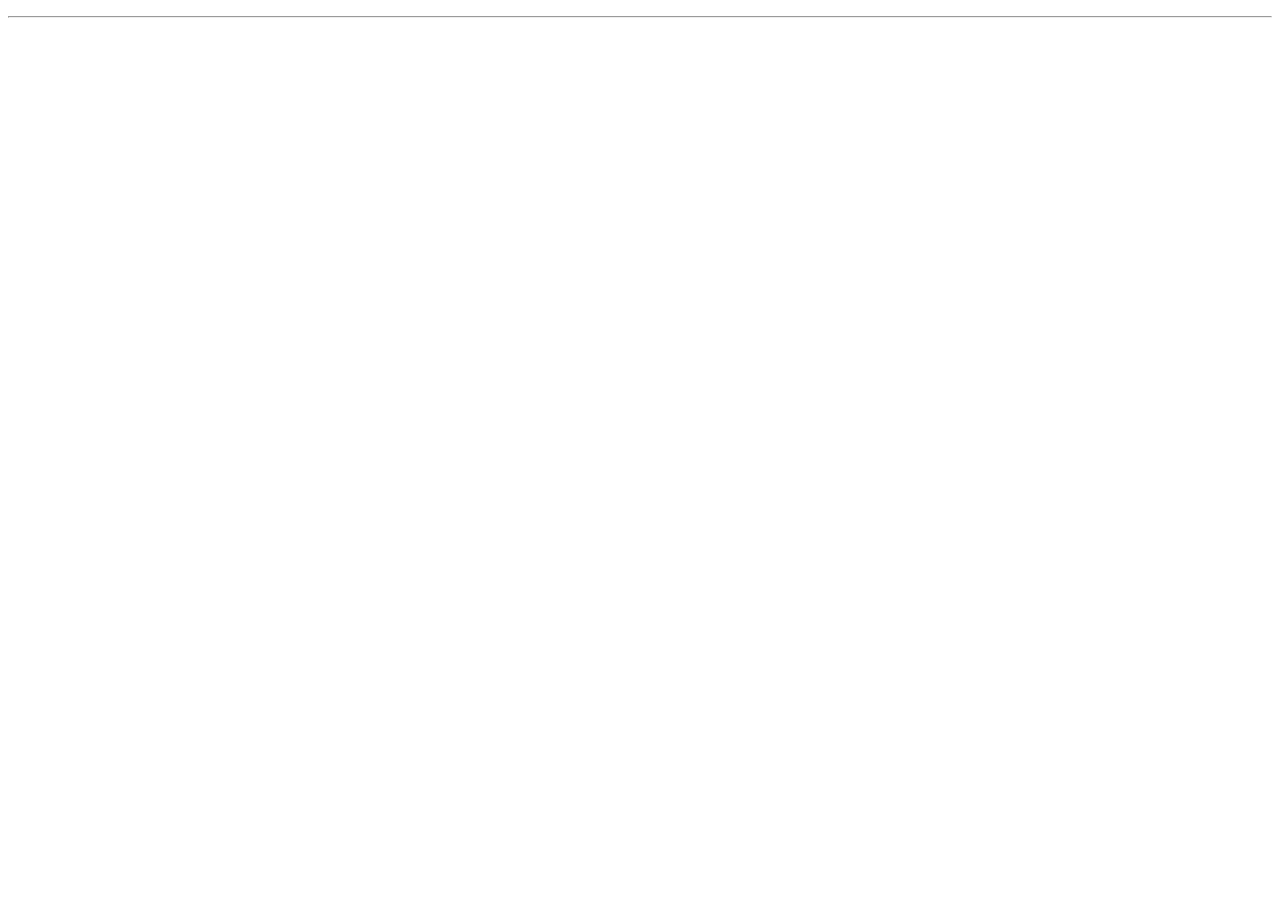
==== public/index.html @ 63724f07 "update" ====
<!DOCTYPE html>
<html lang="ja">
  <head>
	<meta name="generator" content="Hugo 0.123.7">
    <meta charset="utf-8">
    <meta name="viewport" content="width=device-width, initial-scale=1">
    <title>Daiki Tsutsumi | Daiki Tsutsumi</title>
    <link rel="stylesheet" href="/css/style.css" />
    <link rel="stylesheet" href="/css/fonts.css" />
    
  </head>

  <body>
    <nav>
    <ul class="menu">
      
    </ul>
    <hr/>
    </nav>






<ul>
  
  
  
</ul>

  <footer>
  
  
  </footer>
  </body>
</html>
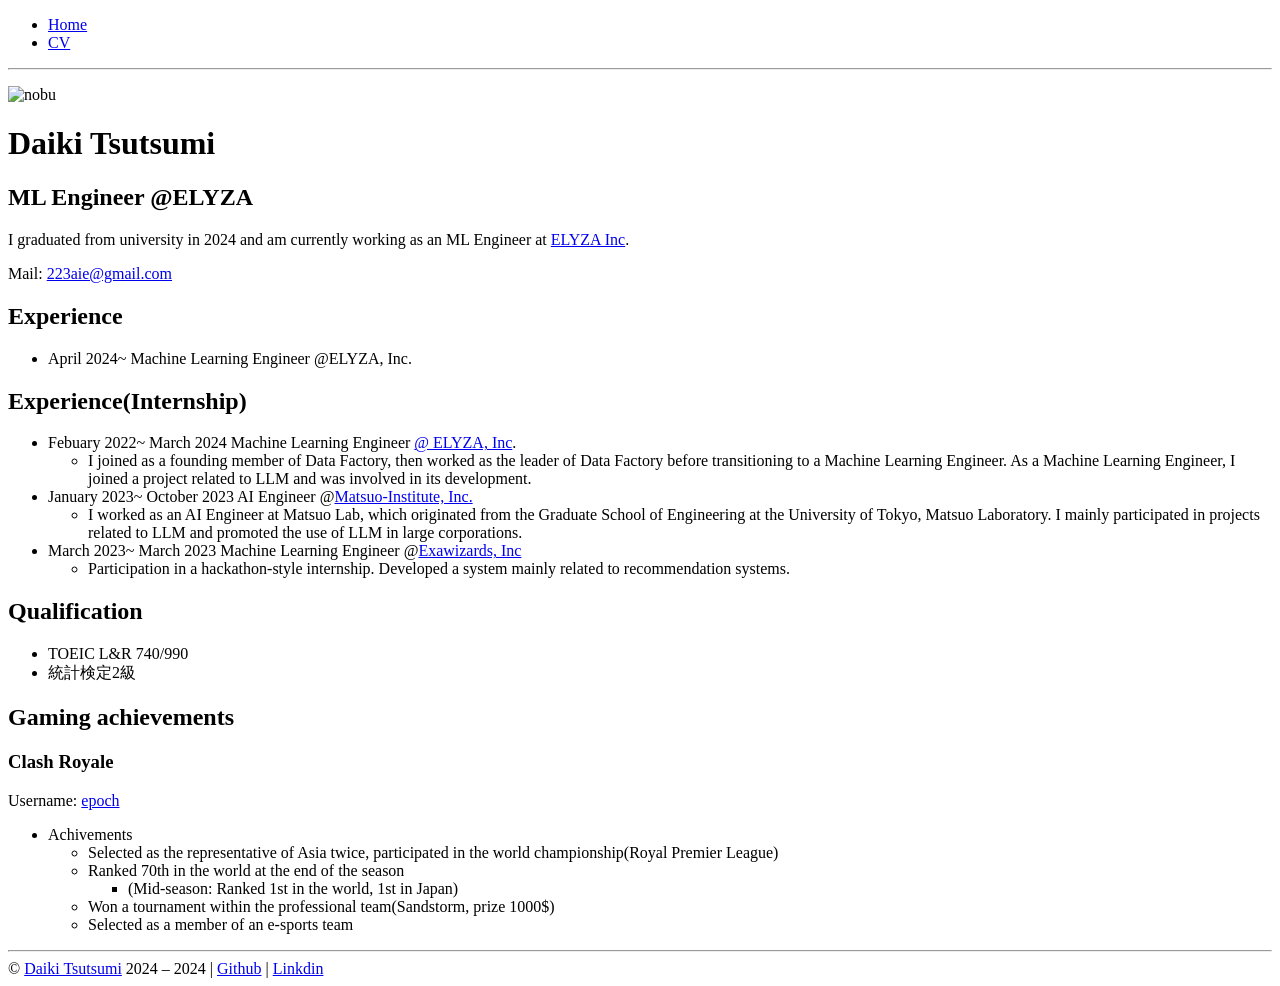
==== commit fc79d54d: "update" ====
--- a/public/index.html
+++ b/public/index.html
@@ -1,10 +1,10 @@
 <!DOCTYPE html>
 <html lang="ja">
   <head>
-	<meta name="generator" content="Hugo 0.123.7">
+	<meta name="generator" content="Hugo 0.123.7"><script src="/livereload.js?mindelay=10&amp;v=2&amp;port=1313&amp;path=livereload" data-no-instant defer></script>
     <meta charset="utf-8">
     <meta name="viewport" content="width=device-width, initial-scale=1">
-    <title>Daiki Tsutsumi | Daiki Tsutsumi</title>
+    <title>Home | Daiki Tsutsumi</title>
     <link rel="stylesheet" href="/css/style.css" />
     <link rel="stylesheet" href="/css/fonts.css" />
     
@@ -14,6 +14,10 @@
     <nav>
     <ul class="menu">
       
+      <li><a href="/">Home</a></li>
+      
+      <li><a href="/cv/">CV</a></li>
+      
     </ul>
     <hr/>
     </nav>
@@ -21,6 +25,55 @@
 
 
 
+<p><img src="/image/nobu.png" alt="nobu"></p>
+<h1 id="daiki-tsutsumi">Daiki Tsutsumi</h1>
+<h2 id="ml-engineer-elyza">ML Engineer @ELYZA</h2>
+<p>I graduated from university in 2024 and am currently working as an ML Engineer at <a href="https://elyza.ai/">ELYZA Inc</a>.</p>
+<p>Mail: <a href="mailto:223aie@gmail.com">223aie@gmail.com</a></p>
+<h2 id="experience">Experience</h2>
+<ul>
+<li>April 2024~     Machine Learning Engineer @ELYZA, Inc.</li>
+</ul>
+<h2 id="experienceinternship">Experience(Internship)</h2>
+<ul>
+<li>Febuary 2022~ March 2024 Machine Learning Engineer <a href="https://elyza.ai/">@ ELYZA, Inc</a>.
+<ul>
+<li>I joined as a founding member of Data Factory, then worked as the leader of Data Factory before transitioning to a Machine Learning Engineer. As a Machine Learning Engineer, I joined a project related to LLM and was involved in its development.</li>
+</ul>
+</li>
+<li>January 2023~ October 2023 AI Engineer @<a href="https://matsuo-institute.com/">Matsuo-Institute, Inc.</a>
+<ul>
+<li>I worked as an AI Engineer at Matsuo Lab, which originated from the Graduate School of Engineering at the University of Tokyo, Matsuo Laboratory. I mainly participated in projects related to LLM and promoted the use of LLM in large corporations.</li>
+</ul>
+</li>
+<li>March 2023~ March 2023 Machine Learning Engineer @<a href="https://exawizards.com/">Exawizards, Inc</a>
+<ul>
+<li>Participation in a hackathon-style internship. Developed a system mainly related to recommendation systems.</li>
+</ul>
+</li>
+</ul>
+<h2 id="qualification">Qualification</h2>
+<ul>
+<li>TOEIC L&amp;R 740/990</li>
+<li>統計検定2級</li>
+</ul>
+<h2 id="gaming-achievements">Gaming achievements</h2>
+<h3 id="clash-royale">Clash Royale</h3>
+<p>Username: <a href="https://royaleapi.com/player/PLJJY98">epoch</a></p>
+<ul>
+<li>Achivements
+<ul>
+<li>Selected as the representative of Asia twice, participated in the world championship(Royal Premier League)</li>
+<li>Ranked 70th in the world at the end of the season
+<ul>
+<li>(Mid-season: Ranked 1st in the world, 1st in Japan)</li>
+</ul>
+</li>
+<li>Won a tournament within the professional team(Sandstorm, prize 1000$)</li>
+<li>Selected as a member of an e-sports team</li>
+</ul>
+</li>
+</ul>
 
 
 <ul>
@@ -32,6 +85,9 @@
   <footer>
   
   
+  <hr/>
+  © <a href="https://223mle.github.io/">Daiki Tsutsumi</a> 2024 &ndash; 2024 | <a href="https://github.com/223mle">Github</a> | <a href="https://www.linkedin.com/in/daiki-tsutsumi/">Linkdin</a>
+  
   </footer>
   </body>
 </html>
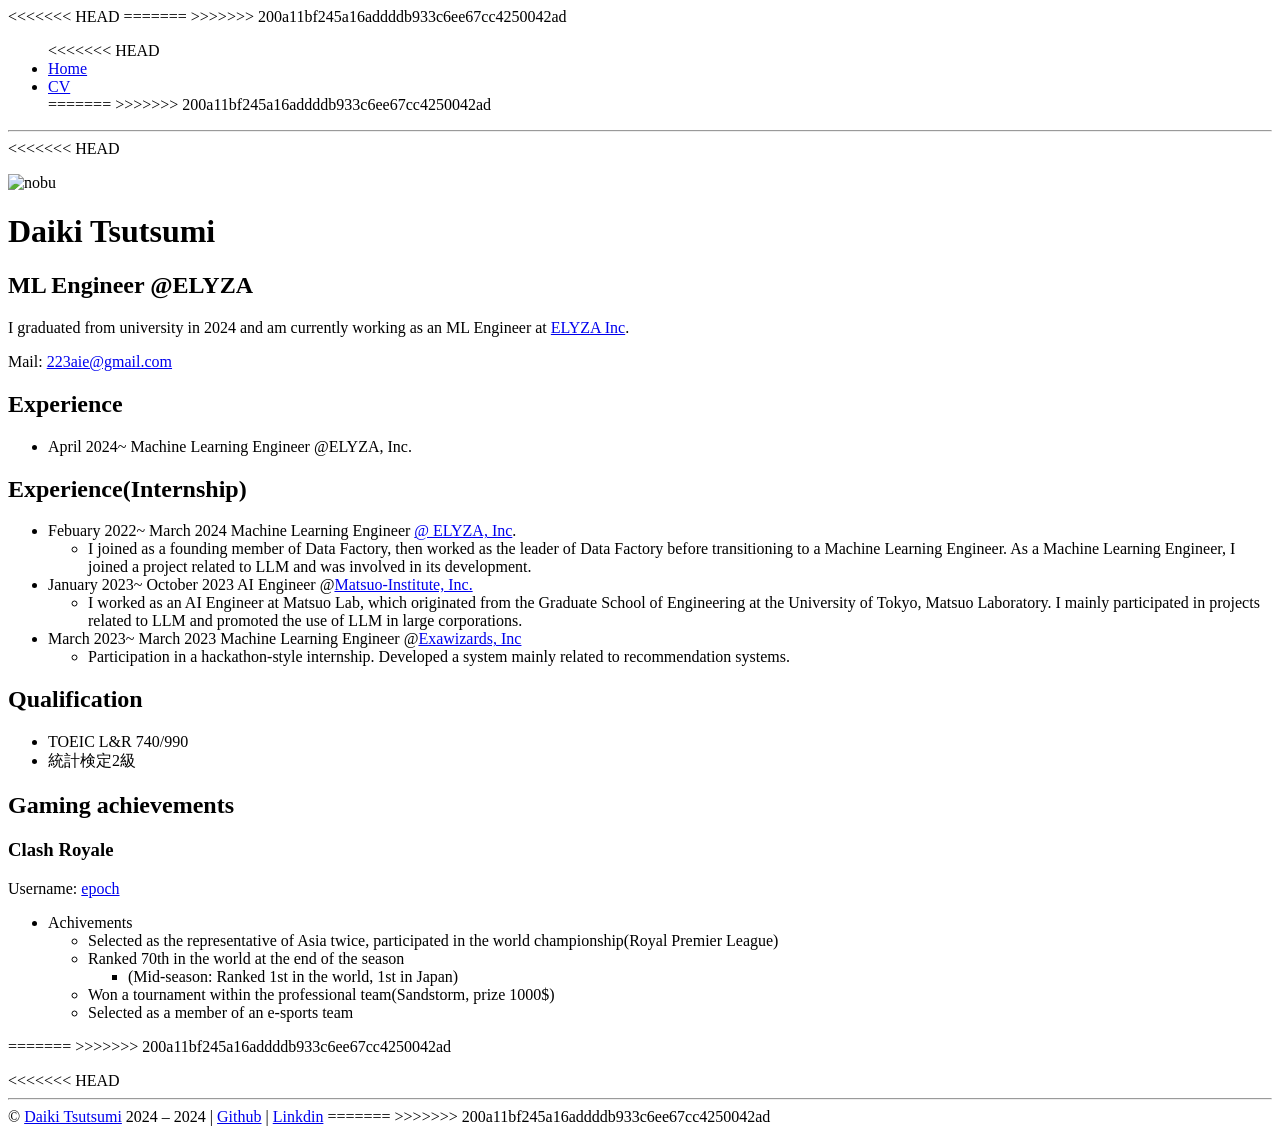
==== commit d55f3203: "Merge branch 'main' of https://github.com/223mle/223mle.github.io" ====
--- a/public/index.html
+++ b/public/index.html
@@ -1,10 +1,17 @@
 <!DOCTYPE html>
 <html lang="ja">
   <head>
+<<<<<<< HEAD
 	<meta name="generator" content="Hugo 0.123.7"><script src="/livereload.js?mindelay=10&amp;v=2&amp;port=1313&amp;path=livereload" data-no-instant defer></script>
     <meta charset="utf-8">
     <meta name="viewport" content="width=device-width, initial-scale=1">
     <title>Home | Daiki Tsutsumi</title>
+=======
+	<meta name="generator" content="Hugo 0.123.7">
+    <meta charset="utf-8">
+    <meta name="viewport" content="width=device-width, initial-scale=1">
+    <title>Daiki Tsutsumi | Daiki Tsutsumi</title>
+>>>>>>> 200a11bf245a16addddb933c6ee67cc4250042ad
     <link rel="stylesheet" href="/css/style.css" />
     <link rel="stylesheet" href="/css/fonts.css" />
     
@@ -14,10 +21,13 @@
     <nav>
     <ul class="menu">
       
+<<<<<<< HEAD
       <li><a href="/">Home</a></li>
       
       <li><a href="/cv/">CV</a></li>
       
+=======
+>>>>>>> 200a11bf245a16addddb933c6ee67cc4250042ad
     </ul>
     <hr/>
     </nav>
@@ -25,6 +35,7 @@
 
 
 
+<<<<<<< HEAD
 <p><img src="/image/nobu.png" alt="nobu"></p>
 <h1 id="daiki-tsutsumi">Daiki Tsutsumi</h1>
 <h2 id="ml-engineer-elyza">ML Engineer @ELYZA</h2>
@@ -74,6 +85,8 @@
 </ul>
 </li>
 </ul>
+=======
+>>>>>>> 200a11bf245a16addddb933c6ee67cc4250042ad
 
 
 <ul>
@@ -85,9 +98,12 @@
   <footer>
   
   
+<<<<<<< HEAD
   <hr/>
   © <a href="https://223mle.github.io/">Daiki Tsutsumi</a> 2024 &ndash; 2024 | <a href="https://github.com/223mle">Github</a> | <a href="https://www.linkedin.com/in/daiki-tsutsumi/">Linkdin</a>
   
+=======
+>>>>>>> 200a11bf245a16addddb933c6ee67cc4250042ad
   </footer>
   </body>
 </html>
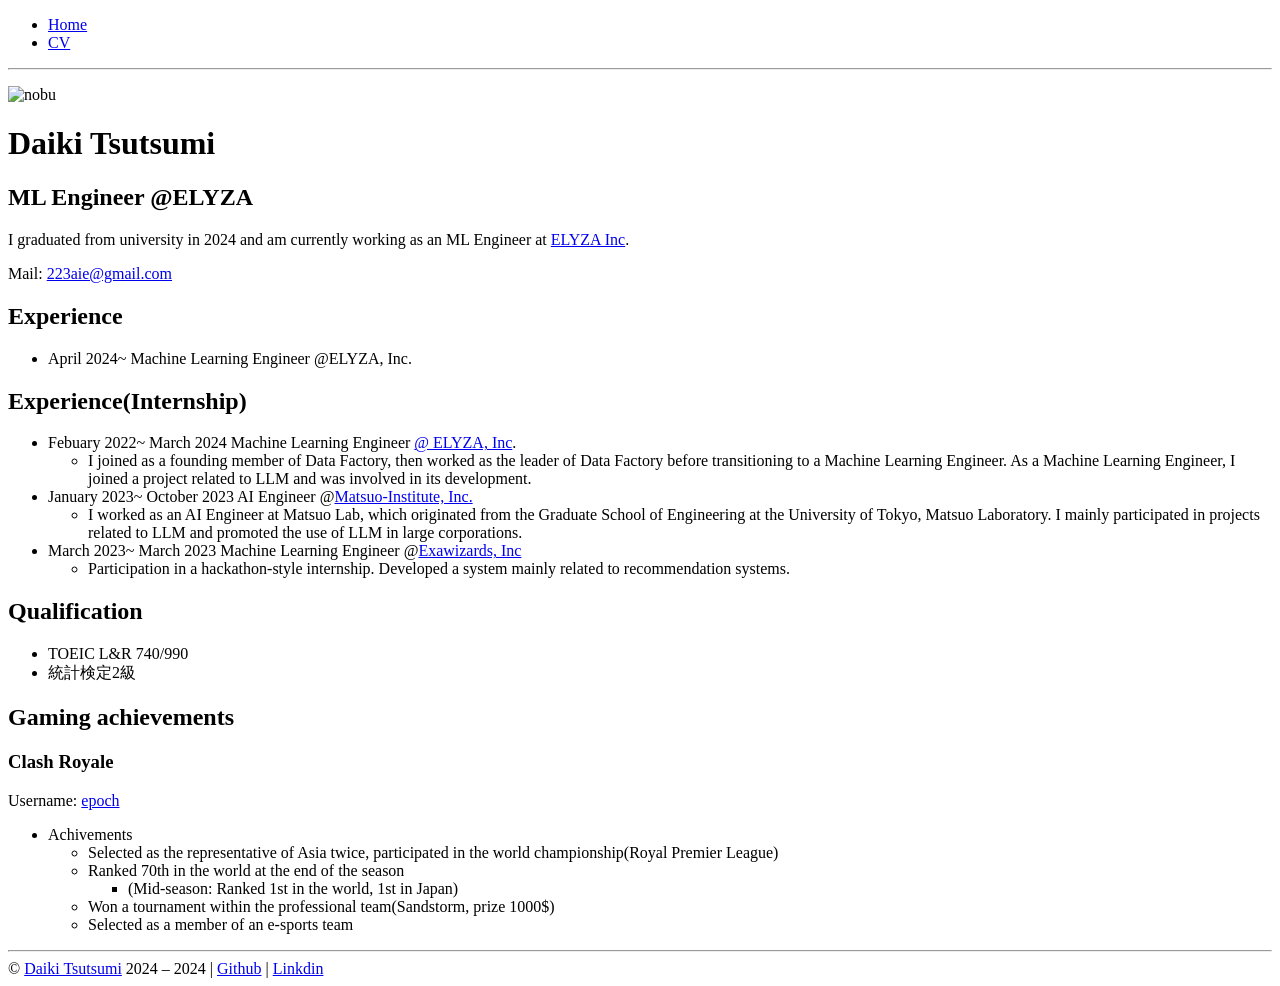
==== commit 4872ef55: "update" ====
--- a/public/index.html
+++ b/public/index.html
@@ -1,17 +1,10 @@
 <!DOCTYPE html>
 <html lang="ja">
   <head>
-<<<<<<< HEAD
 	<meta name="generator" content="Hugo 0.123.7"><script src="/livereload.js?mindelay=10&amp;v=2&amp;port=1313&amp;path=livereload" data-no-instant defer></script>
     <meta charset="utf-8">
     <meta name="viewport" content="width=device-width, initial-scale=1">
     <title>Home | Daiki Tsutsumi</title>
-=======
-	<meta name="generator" content="Hugo 0.123.7">
-    <meta charset="utf-8">
-    <meta name="viewport" content="width=device-width, initial-scale=1">
-    <title>Daiki Tsutsumi | Daiki Tsutsumi</title>
->>>>>>> 200a11bf245a16addddb933c6ee67cc4250042ad
     <link rel="stylesheet" href="/css/style.css" />
     <link rel="stylesheet" href="/css/fonts.css" />
     
@@ -21,13 +14,10 @@
     <nav>
     <ul class="menu">
       
-<<<<<<< HEAD
       <li><a href="/">Home</a></li>
       
       <li><a href="/cv/">CV</a></li>
       
-=======
->>>>>>> 200a11bf245a16addddb933c6ee67cc4250042ad
     </ul>
     <hr/>
     </nav>
@@ -35,7 +25,6 @@
 
 
 
-<<<<<<< HEAD
 <p><img src="/image/nobu.png" alt="nobu"></p>
 <h1 id="daiki-tsutsumi">Daiki Tsutsumi</h1>
 <h2 id="ml-engineer-elyza">ML Engineer @ELYZA</h2>
@@ -85,8 +74,6 @@
 </ul>
 </li>
 </ul>
-=======
->>>>>>> 200a11bf245a16addddb933c6ee67cc4250042ad
 
 
 <ul>
@@ -98,12 +85,9 @@
   <footer>
   
   
-<<<<<<< HEAD
   <hr/>
   © <a href="https://223mle.github.io/">Daiki Tsutsumi</a> 2024 &ndash; 2024 | <a href="https://github.com/223mle">Github</a> | <a href="https://www.linkedin.com/in/daiki-tsutsumi/">Linkdin</a>
   
-=======
->>>>>>> 200a11bf245a16addddb933c6ee67cc4250042ad
   </footer>
   </body>
 </html>
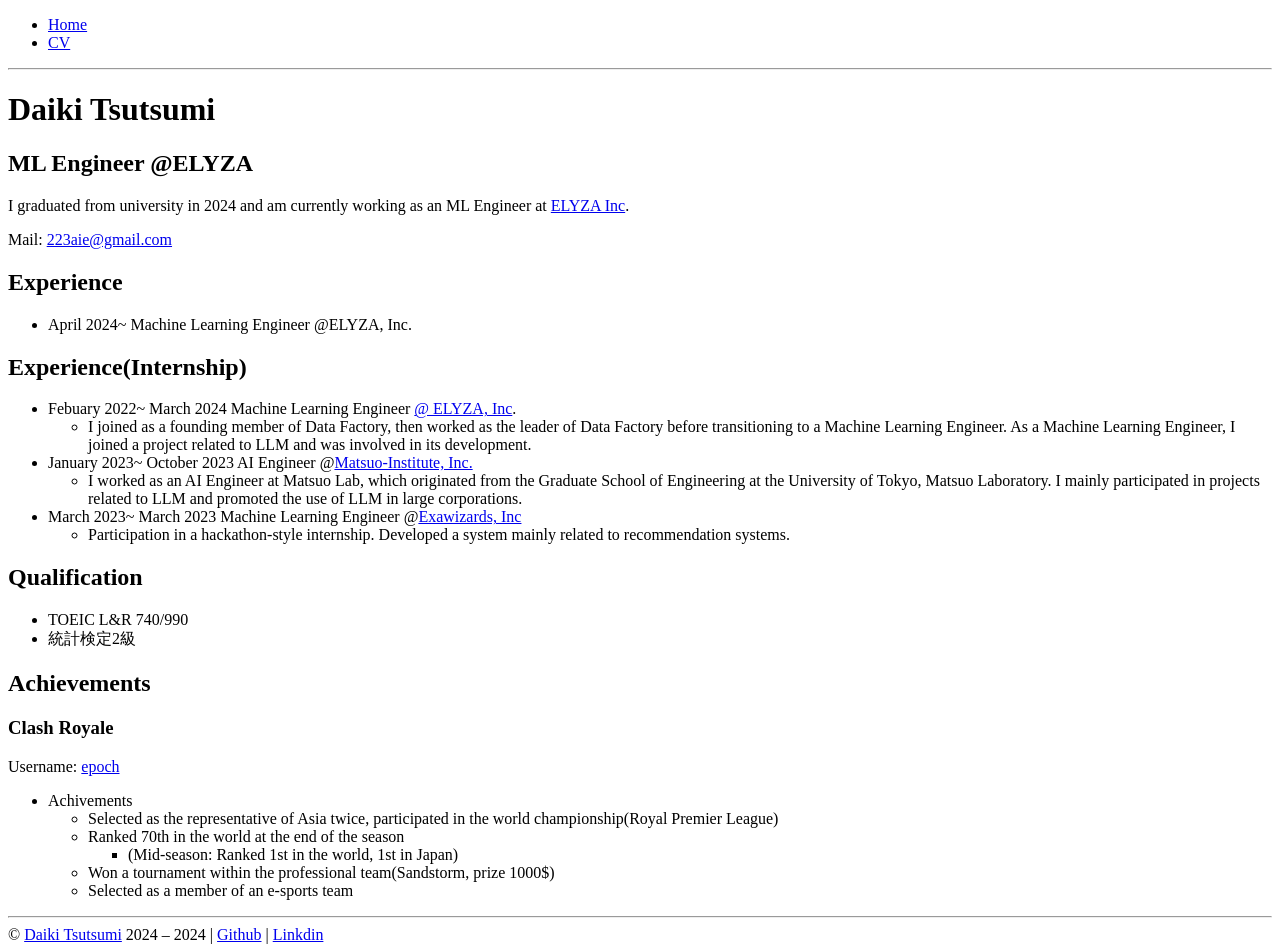
==== commit 1959d6ce: "update" ====
--- a/public/index.html
+++ b/public/index.html
@@ -25,7 +25,7 @@
 
 
 
-<p><img src="/image/nobu.png" alt="nobu"></p>
+<p><a href="https://github.com/223mle/223mle.github.io/blob/main/image/nobu_0304050838.png?raw=true"><!-- raw HTML omitted --></a></p>
 <h1 id="daiki-tsutsumi">Daiki Tsutsumi</h1>
 <h2 id="ml-engineer-elyza">ML Engineer @ELYZA</h2>
 <p>I graduated from university in 2024 and am currently working as an ML Engineer at <a href="https://elyza.ai/">ELYZA Inc</a>.</p>
@@ -57,7 +57,7 @@
 <li>TOEIC L&amp;R 740/990</li>
 <li>統計検定2級</li>
 </ul>
-<h2 id="gaming-achievements">Gaming achievements</h2>
+<h2 id="achievements">Achievements</h2>
 <h3 id="clash-royale">Clash Royale</h3>
 <p>Username: <a href="https://royaleapi.com/player/PLJJY98">epoch</a></p>
 <ul>
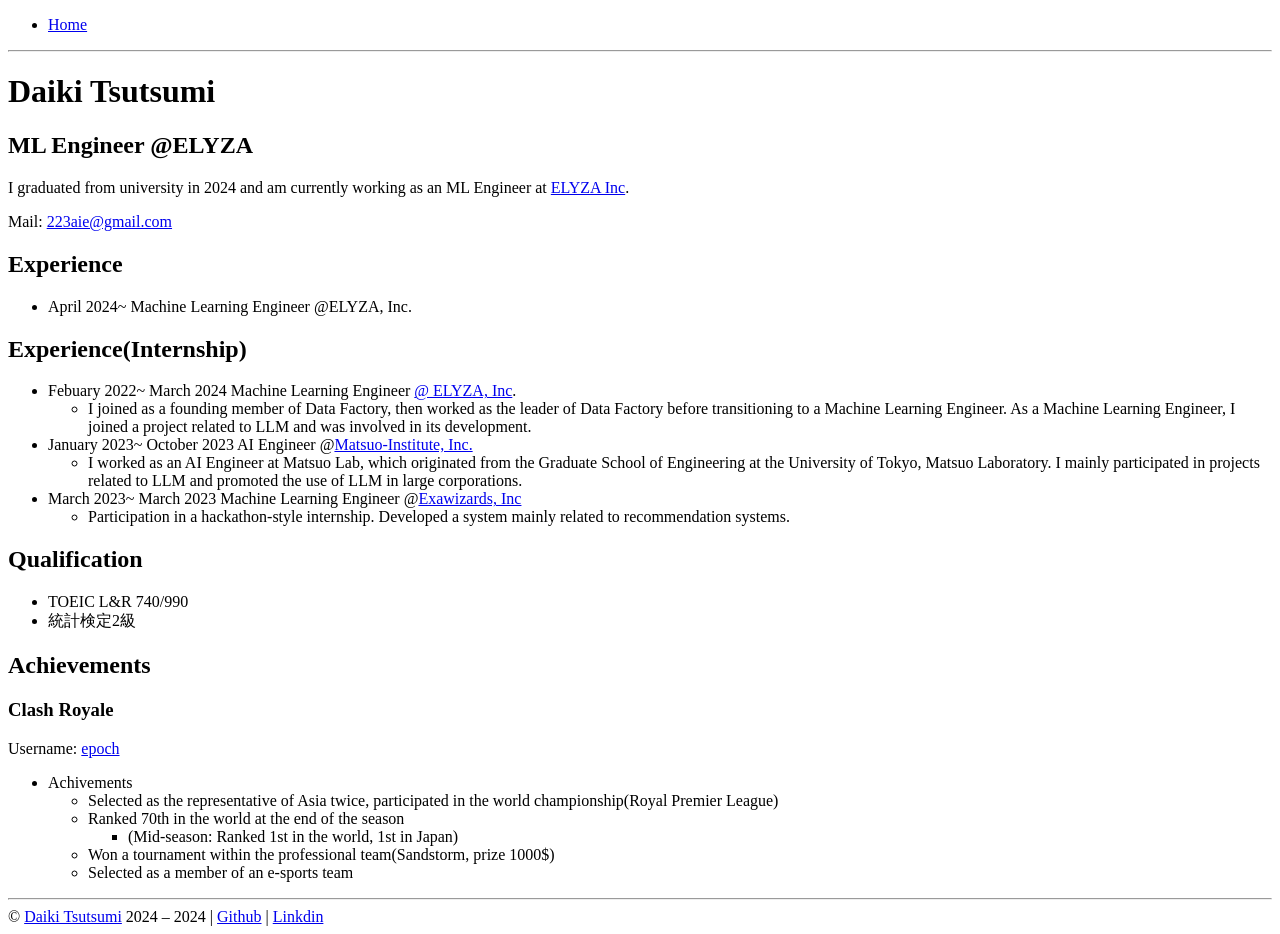
==== commit 7075a0d9: "update" ====
--- a/public/index.html
+++ b/public/index.html
@@ -15,8 +15,6 @@
     <ul class="menu">
       
       <li><a href="/">Home</a></li>
-      
-      <li><a href="/cv/">CV</a></li>
       
     </ul>
     <hr/>
